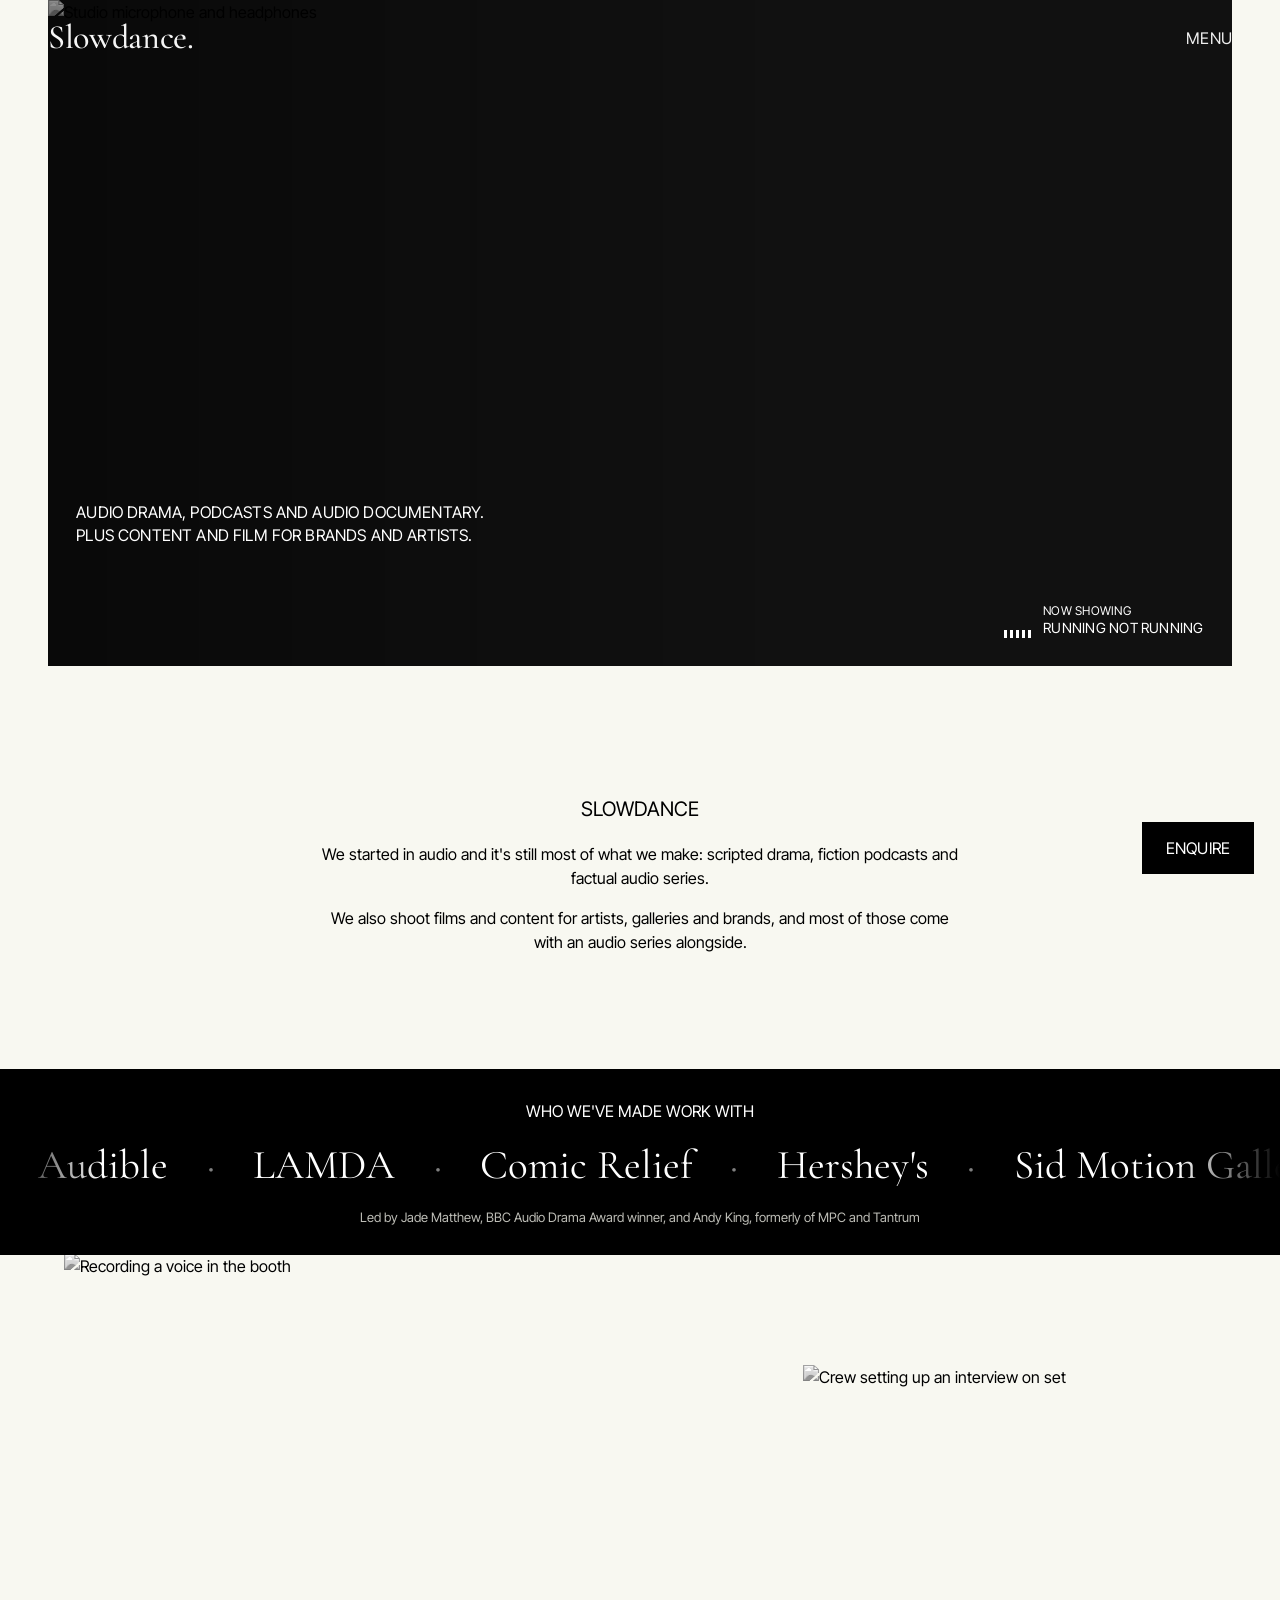
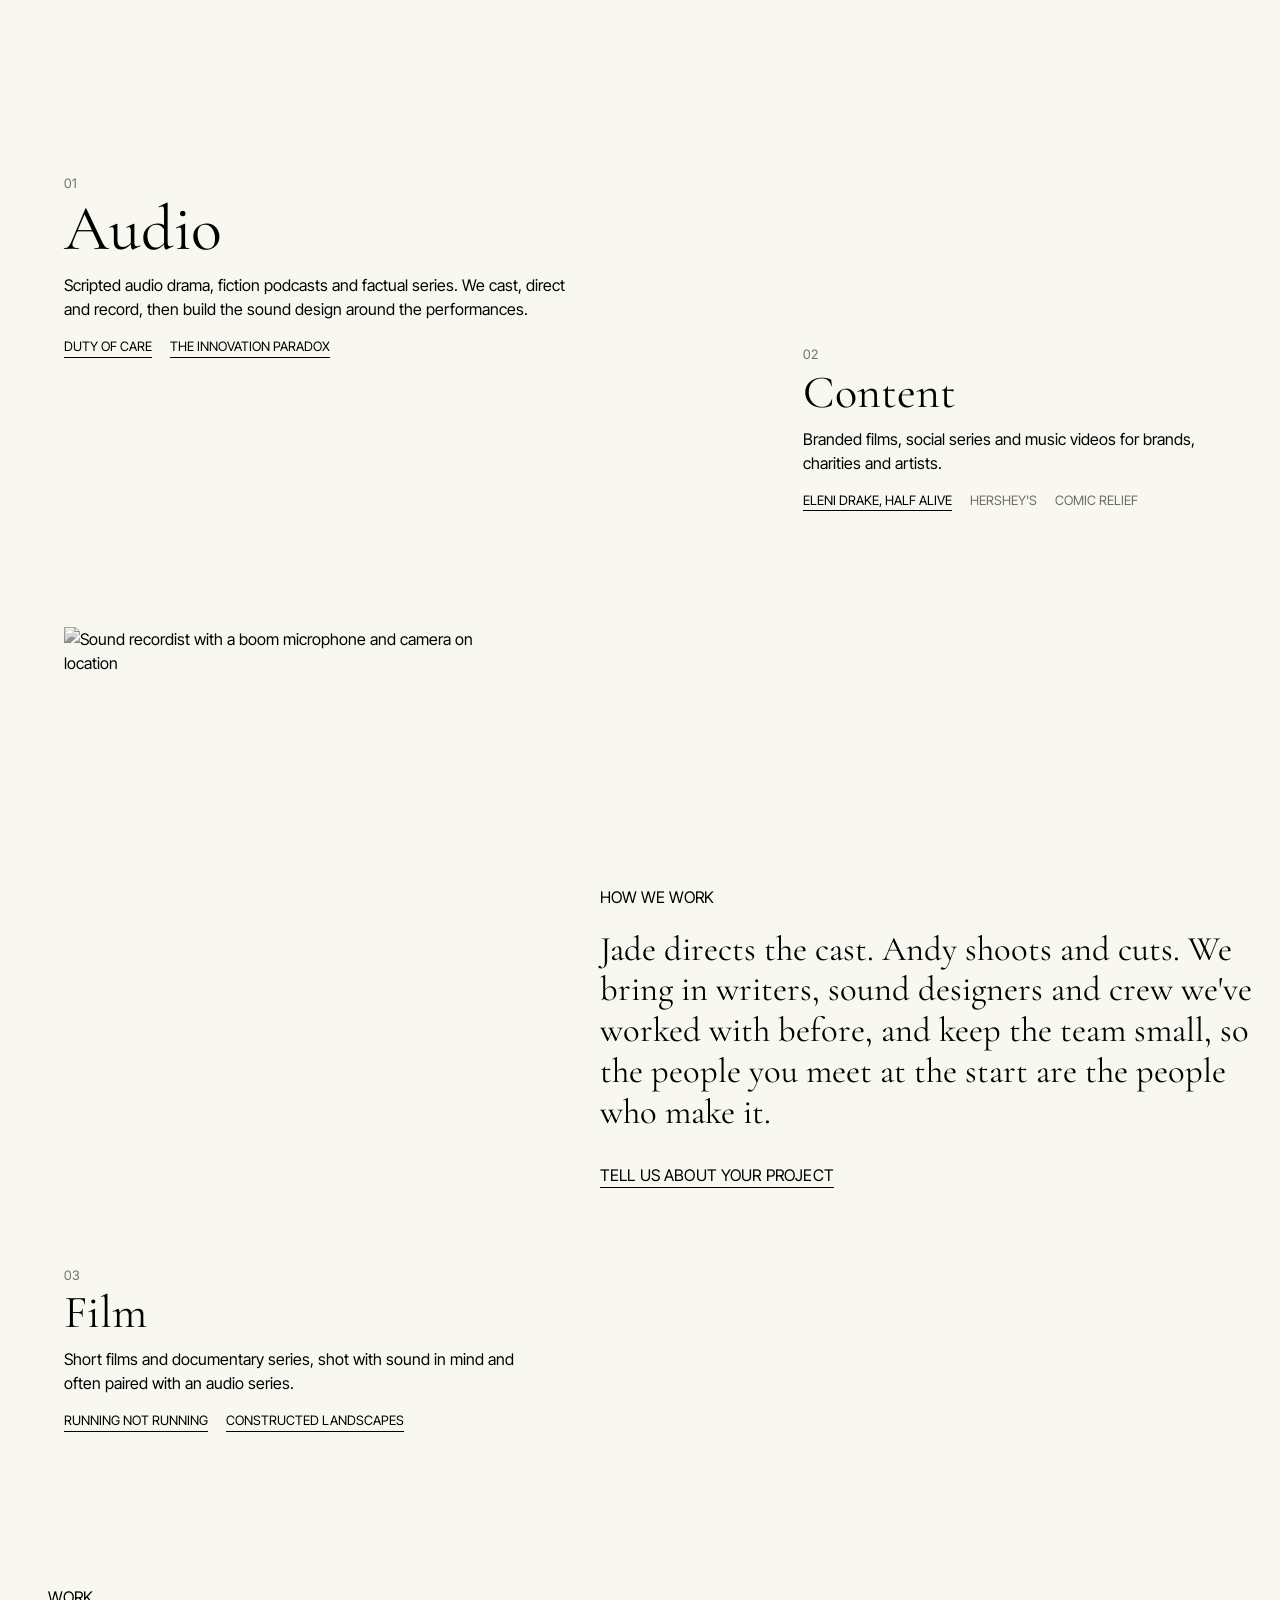
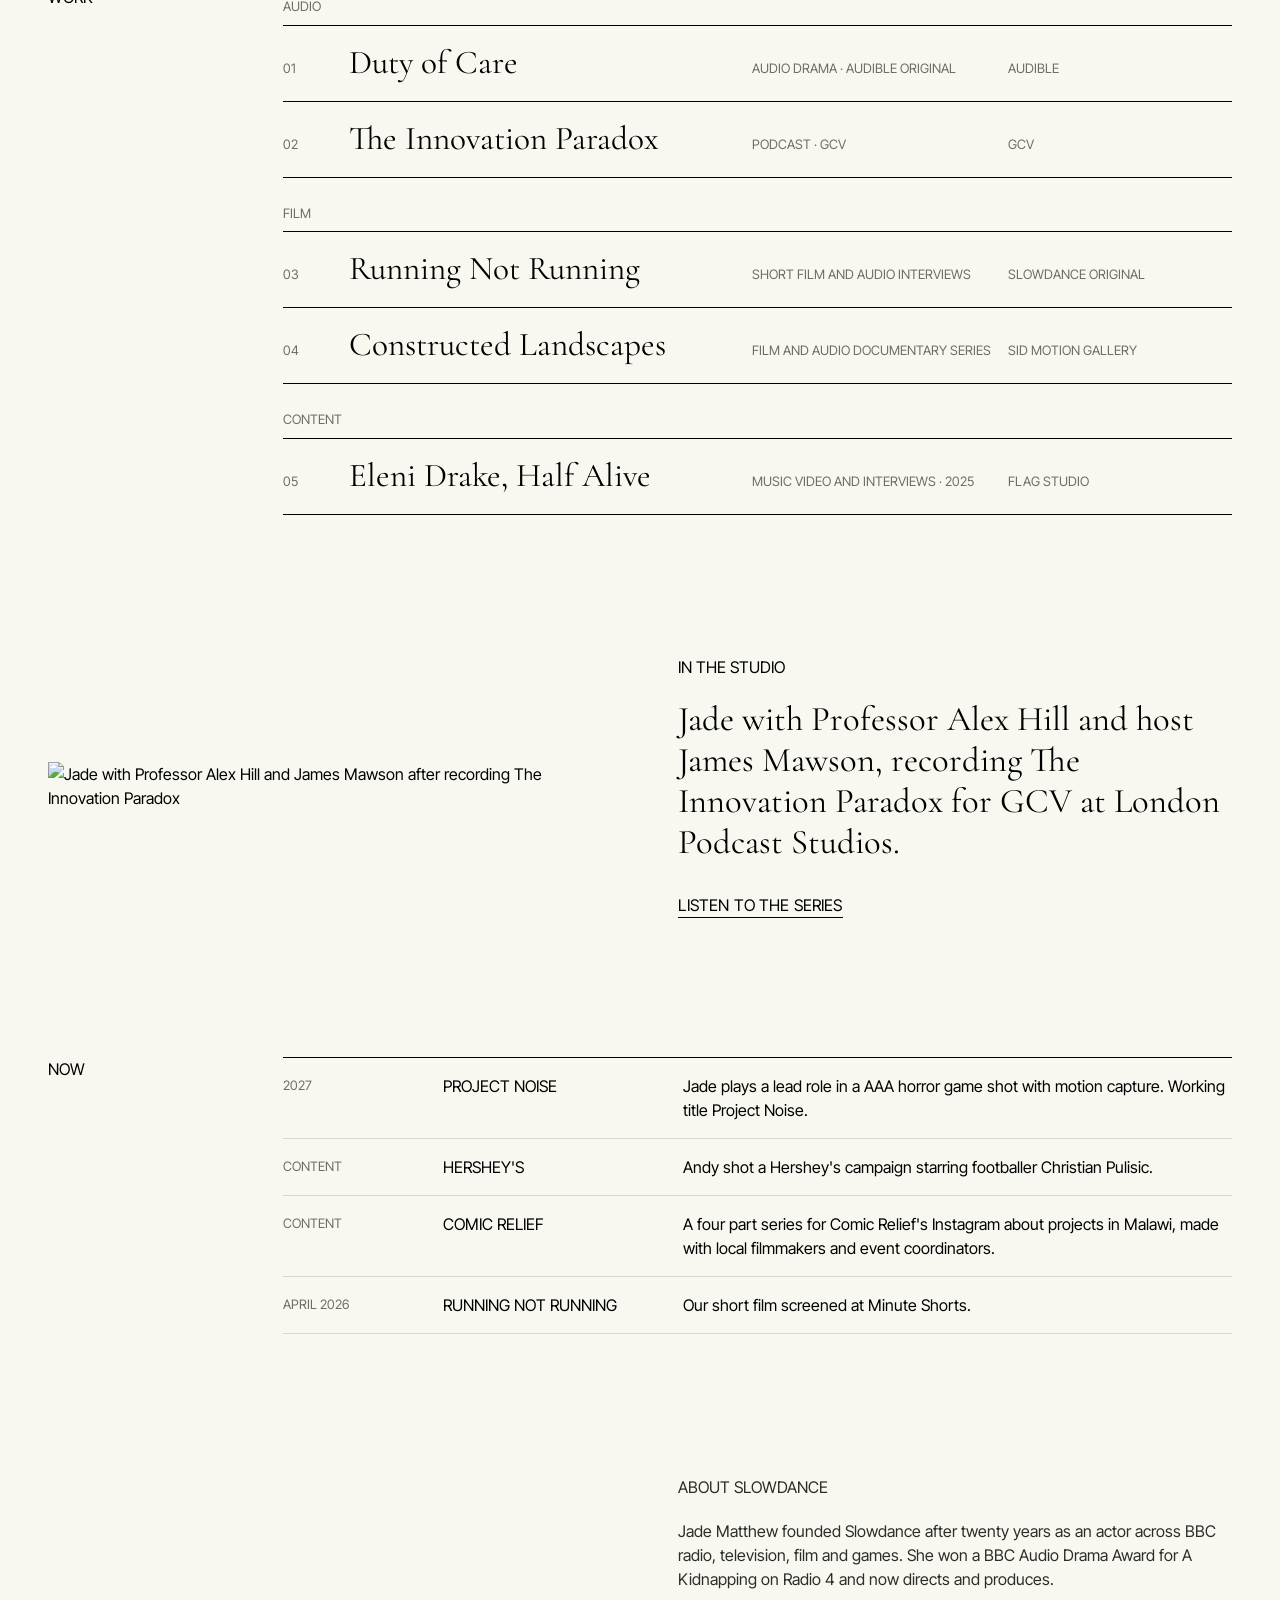
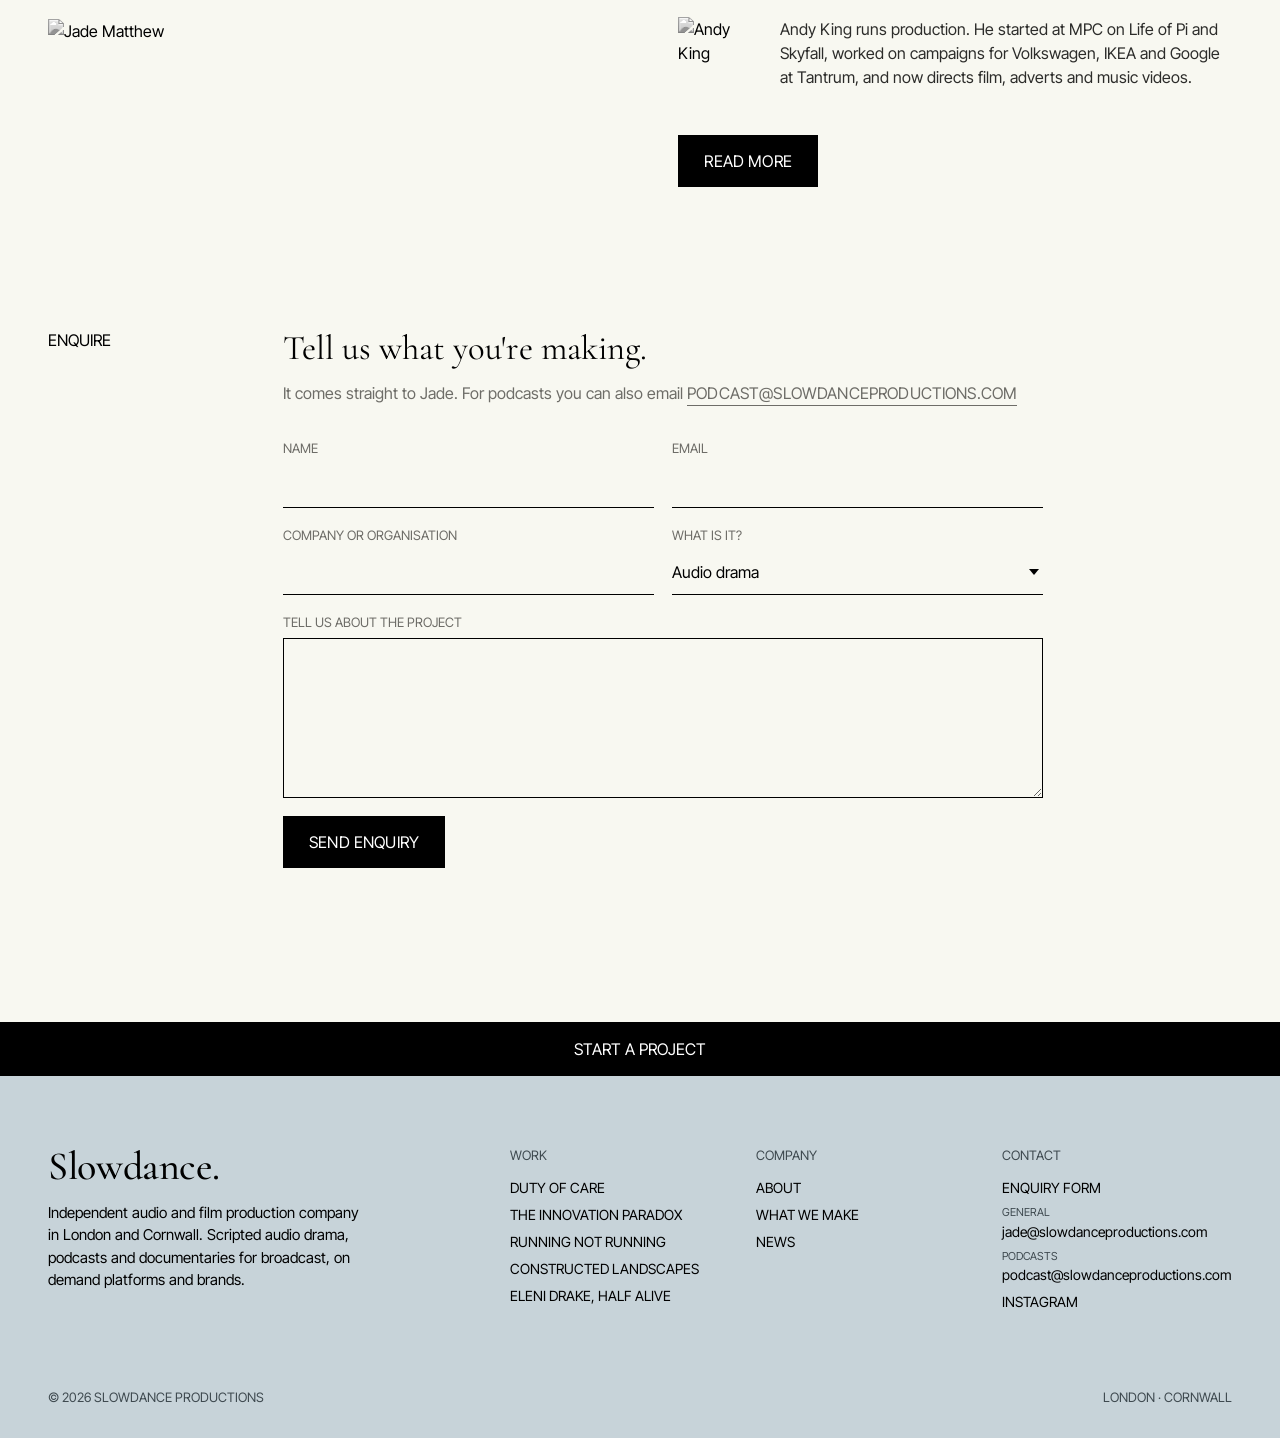
==== index.html @ c5286f89 "Slowdance website Co-Authored-By: Claude Opus 5.5 <noreply@anthropic.com> Claude-Session: https://cl" ====
<!doctype html>
<html lang="en-GB">
<head>
<meta charset="utf-8">
<meta name="viewport" content="width=device-width, initial-scale=1">
<title>Slowdance · Audio drama, podcasts, content and film · London and Cornwall</title>
<meta name="description" content="Slowdance is an independent production company in London and Cornwall. We make audio drama, podcasts and audio documentary, plus content and film for brands and artists.">
<meta property="og:title" content="Slowdance · Audio drama, podcasts, content and film · London and Cornwall">
<meta property="og:description" content="Slowdance is an independent production company in London and Cornwall. We make audio drama, podcasts and audio documentary, plus content and film for brands and artists.">
<meta property="og:image" content="https://images.unsplash.com/photo-1589903308904-1010c2294adc?w=1200&amp;q=70&amp;auto=format&amp;fit=crop">
<meta property="og:type" content="website">
<meta name="twitter:card" content="summary_large_image">
<link rel="icon" href="assets/favicon.svg" type="image/svg+xml">
<link rel="preconnect" href="https://fonts.googleapis.com">
<link rel="preconnect" href="https://fonts.gstatic.com" crossorigin>
<link href="https://fonts.googleapis.com/css2?family=Cormorant+Garamond:wght@500&family=Inter+Tight:wght@400;500&display=swap" rel="stylesheet">
<link rel="stylesheet" href="assets/style.css">
</head>
<body>
<a class="skip" href="#main">Skip to content</a>
<header class="site-head">
  <div class="wrap">
    <a class="logo" href="index.html" aria-label="Slowdance home">Slowdance.</a>
    <button class="menu-btn" type="button" data-open-menu aria-controls="menu" aria-expanded="false">Menu</button>
  </div>
</header>
<div class="menu" id="menu" aria-hidden="true">
  <div class="wrap top">
    <a class="logo" href="index.html">Slowdance.</a>
    <button class="menu-btn" type="button" data-close-menu>Close</button>
  </div>
  <nav class="wrap" aria-label="Main">
    <ul>
      <li><a href="index.html">Home</a></li>
      <li><a href="index.html#work">Work</a></li>
      <li><a href="index.html#what-we-make">What we make</a></li>
      <li><a href="index.html#news">News</a></li>
      <li><a href="about/index.html">About</a></li>
      <li><a href="index.html#enquire">Enquire</a></li>
    </ul>
  </nav>
  <div class="wrap menu-foot caps">
    <a href="https://instagram.com/slowdanceproductions" target="_blank" rel="noopener">Instagram</a>
    <a href="mailto:jade@slowdanceproductions.com">jade@slowdanceproductions.com</a>
    <a href="mailto:podcast@slowdanceproductions.com">podcast@slowdanceproductions.com</a>
    <span class="mute">London · Cornwall</span>
  </div>
</div>
<a class="float-cta" href="index.html#enquire">Enquire</a>

<main id="main">

  <section class="hero">
    <div class="wrap">
      <div class="frame">
        <img src="https://images.unsplash.com/photo-1589903308904-1010c2294adc?w=2400&q=70&auto=format&fit=crop" alt="Studio microphone and headphones" fetchpriority="high">
        <h1 class="line">Audio drama, podcasts and audio documentary.<br>Plus content and film for brands and artists.</h1>
        <a class="now" href="home/running-not-running/index.html">
          <span class="bars" aria-hidden="true"><i></i><i></i><i></i><i></i><i></i></span>
          <span>Now showing<br><b>Running Not Running</b></span>
        </a>
      </div>
    </div>
  </section>

  <section class="intro reveal">
    <div class="wrap">
      <h2>Slowdance</h2>
      <p>We started in audio and it's still most of what we make: scripted drama, fiction podcasts and factual audio series.</p>
      <p>We also shoot films and content for artists, galleries and brands, and most of those come with an audio series alongside.</p>
    </div>
  </section>

  <div class="band">
    <div class="wrap-band">
      <p class="band-head">Who we've made work with</p>
      <div class="marquee" aria-label="Audible, LAMDA, Comic Relief, Hershey&#x27;s, Sid Motion Gallery, GCV, Flag Studio, Minute Shorts, SPACE Studios"><div class="track"><span>Audible</span><span>LAMDA</span><span>Comic Relief</span><span>Hershey&#x27;s</span><span>Sid Motion Gallery</span><span>GCV</span><span>Flag Studio</span><span>Minute Shorts</span><span>SPACE Studios</span><span>Audible</span><span>LAMDA</span><span>Comic Relief</span><span>Hershey&#x27;s</span><span>Sid Motion Gallery</span><span>GCV</span><span>Flag Studio</span><span>Minute Shorts</span><span>SPACE Studios</span></div></div>
      <p class="band-sub">Led by Jade Matthew, BBC Audio Drama Award winner, and Andy King, formerly of MPC and Tantrum</p>
    </div>
  </div>

  <section id="what-we-make" class="disc">
    <div class="disc-row one">
      <article class="d-big reveal">
        <img src="https://images.unsplash.com/photo-1689629020199-f91e335a325e?w=1600&q=70&auto=format&fit=crop" alt="Recording a voice in the booth" loading="lazy">
        <div class="d-txt">
          <p class="d-n">01</p>
          <h2>Audio</h2>
          <p>Scripted audio drama, fiction podcasts and factual series. We cast, direct and record, then build the sound design around the performances.</p>
          <p class="plinks"><a href="home/duty-of-care-audible/index.html">Duty of Care</a><a href="home/the-innovation-paradox/index.html">The Innovation Paradox</a></p>
        </div>
      </article>
      <article class="d-small reveal">
        <img src="https://images.unsplash.com/photo-1632187981988-40f3cbaeef5e?w=1200&q=70&auto=format&fit=crop" alt="Crew setting up an interview on set" loading="lazy">
        <div class="d-txt">
          <p class="d-n">02</p>
          <h2>Content</h2>
          <p>Branded films, social series and music videos for brands, charities and artists.</p>
          <p class="plinks"><a href="home/eleni-drake-music-video/index.html">Eleni Drake, Half Alive</a><span>Hershey&#x27;s</span><span>Comic Relief</span></p>
        </div>
      </article>
    </div>
    <div class="disc-row two">
      <article class="d-small reveal">
        <img src="https://images.unsplash.com/photo-1701817314681-9c6222dbd177?w=1200&q=70&auto=format&fit=crop" alt="Sound recordist with a boom microphone and camera on location" loading="lazy">
        <div class="d-txt">
          <p class="d-n">03</p>
          <h2>Film</h2>
          <p>Short films and documentary series, shot with sound in mind and often paired with an audio series.</p>
          <p class="plinks"><a href="home/running-not-running/index.html">Running Not Running</a><a href="home/constructed-landscapes/index.html">Constructed Landscapes</a></p>
        </div>
      </article>
      <div class="d-say reveal">
        <p class="lab">How we work</p>
        <p class="big-text">Jade directs the cast. Andy shoots and cuts. We bring in writers, sound designers and crew we've worked with before, and keep the team small, so the people you meet at the start are the people who make it.</p>
        <a class="link-u" href="#enquire">Tell us about your project</a>
      </div>
    </div>
  </section>

  <section id="work" class="rowsec">
    <div class="wrap lr">
      <p class="lab">Work</p>
      <ul class="index">
        <li class="grp">Audio</li>
        <li><a href="home/duty-of-care-audible/index.html" data-img="https://images.squarespace-cdn.com/content/v1/698b4e7694f65f55284579e2/bce03925-a737-42b1-97ac-10b9c4362773/duty+of+care.jpg?format=1000w">
          <span class="n">01</span><span class="t">Duty of Care</span><span class="k">Audio drama · Audible Original</span><span class="c">Audible</span><span class="arr">→</span>
        </a></li>
        <li><a href="home/the-innovation-paradox/index.html" data-img="https://images.squarespace-cdn.com/content/v1/698b4e7694f65f55284579e2/dc606091-ddbc-4af4-9adb-d933fe920a95/IP_2_black.png?format=1000w">
          <span class="n">02</span><span class="t">The Innovation Paradox</span><span class="k">Podcast · GCV</span><span class="c">GCV</span><span class="arr">→</span>
        </a></li>
        <li class="grp">Film</li>
        <li><a href="home/running-not-running/index.html" data-img="https://images.squarespace-cdn.com/content/v1/698b4e7694f65f55284579e2/2d690fcb-1df8-417c-947b-1737bcfcf346/WhatsApp+Image+2026-02-11+at+15.12.32.jpeg?format=1000w">
          <span class="n">03</span><span class="t">Running Not Running</span><span class="k">Short film and audio interviews</span><span class="c">Slowdance original</span><span class="arr">→</span>
        </a></li>
        <li><a href="home/constructed-landscapes/index.html" data-img="https://images.squarespace-cdn.com/content/v1/698b4e7694f65f55284579e2/136aaf7b-e989-43e1-a4ca-c8a829ec43ba/art+docu.jpg?format=1000w">
          <span class="n">04</span><span class="t">Constructed Landscapes</span><span class="k">Film and audio documentary series</span><span class="c">Sid Motion Gallery</span><span class="arr">→</span>
        </a></li>
        <li class="grp">Content</li>
        <li><a href="home/eleni-drake-music-video/index.html" data-img="https://images.squarespace-cdn.com/content/v1/698b4e7694f65f55284579e2/e70c98a6-7e45-4475-a3ac-b14543e7aa5a/eleni.jpg?format=1000w">
          <span class="n">05</span><span class="t">Eleni Drake, Half Alive</span><span class="k">Music video and interviews · 2025</span><span class="c">Flag Studio</span><span class="arr">→</span>
        </a></li>
      </ul>
    </div>
  </section>

  <section class="rowsec">
    <div class="wrap feature">
      <a class="reveal" href="home/the-innovation-paradox/index.html"><img src="https://images.squarespace-cdn.com/content/v1/698b4e7694f65f55284579e2/b0fb94df-5e69-4a7f-83f1-120e65b7c6ad/405e775c-fe9e-4cad-95d0-ebe2e734e13b.jpeg?format=1000w" alt="Jade with Professor Alex Hill and James Mawson after recording The Innovation Paradox" loading="lazy"></a>
      <div class="reveal">
        <p class="lab">In the studio</p>
        <p class="big-text">Jade with Professor Alex Hill and host James Mawson, recording The Innovation Paradox for GCV at London Podcast Studios.</p>
        <a class="link-u" href="home/the-innovation-paradox/index.html">Listen to the series</a>
      </div>
    </div>
  </section>

  <section id="news" class="rowsec">
    <div class="wrap lr">
      <p class="lab">Now</p>
      <ul class="news-rows">
        <li class="reveal"><span class="when">2027</span><h3>Project Noise</h3><p>Jade plays a lead role in a AAA horror game shot with motion capture. Working title Project Noise.</p></li>
        <li class="reveal"><span class="when">Content</span><h3>Hershey's</h3><p>Andy shot a Hershey's campaign starring footballer Christian Pulisic.</p></li>
        <li class="reveal"><span class="when">Content</span><h3>Comic Relief</h3><p>A four part series for Comic Relief's Instagram about projects in Malawi, made with local filmmakers and event coordinators.</p></li>
        <li class="reveal"><span class="when">April 2026</span><h3>Running Not Running</h3><p>Our short film screened at Minute Shorts.</p></li>
      </ul>
    </div>
  </section>

  <section class="rowsec">
    <div class="wrap about-split">
      <div class="reveal"><img src="https://images.squarespace-cdn.com/content/v1/698b4e7694f65f55284579e2/4a1af13e-f6c4-4a79-9d8d-b46e31dcf457/JADE%2BMATTHEW%2BVOICEOVER%2BARTIST%2BBW%2B1%2B%281%29%2B%281%29.webp?format=1200w" alt="Jade Matthew" loading="lazy"></div>
      <div class="reveal">
        <p class="lab">About Slowdance</p>
        <p>Jade Matthew founded Slowdance after twenty years as an actor across BBC radio, television, film and games. She won a BBC Audio Drama Award for A Kidnapping on Radio 4 and now directs and produces.</p>
        <div class="andy">
          <img src="https://images.squarespace-cdn.com/content/v1/698b4e7694f65f55284579e2/b08120e4-e09b-47ae-a1f4-82bc488b7489/andy.jpg?format=400w" alt="Andy King" loading="lazy">
          <p>Andy King runs production. He started at MPC on Life of Pi and Skyfall, worked on campaigns for Volkswagen, IKEA and Google at Tantrum, and now directs film, adverts and music videos.</p>
        </div>
        <a class="btn" href="about/index.html">Read more</a>
      </div>
    </div>
  </section>

  <section id="enquire" class="rowsec">
    <div class="wrap lr">
      <p class="lab">Enquire</p>
      <div>
        <p class="big-text" style="margin-bottom:12px">Tell us what you're making.</p>
        <p class="mute" style="margin-bottom:34px">It comes straight to Jade. For podcasts you can also email <a class="link-u" href="mailto:podcast@slowdanceproductions.com">podcast@slowdanceproductions.com</a></p>
        <form class="enq" action="https://formsubmit.co/jade@slowdanceproductions.com" method="POST">
          <input type="hidden" name="_subject" value="New enquiry from slowdanceproductions.com">
          <input type="hidden" name="_cc" value="podcast@slowdanceproductions.com">
          <input type="hidden" name="_template" value="table">
          <input type="hidden" name="_captcha" value="false">
          <input type="hidden" name="_next" value="">
          <input type="text" name="_honey" class="hp" tabindex="-1" autocomplete="off" aria-hidden="true">
          <div class="f2">
            <label>Name<input type="text" name="name" required autocomplete="name"></label>
            <label>Email<input type="email" name="email" required autocomplete="email"></label>
          </div>
          <div class="f2">
            <label>Company or organisation<input type="text" name="organisation" autocomplete="organization"></label>
            <label>What is it?
              <select name="type">
                <option>Audio drama</option>
                <option>Podcast</option>
                <option>Branded content</option>
                <option>Film or documentary</option>
                <option>Something else</option>
              </select>
            </label>
          </div>
          <label>Tell us about the project<textarea name="message" rows="6" required></textarea></label>
          <button class="btn" type="submit">Send enquiry</button>
        </form>
      </div>
    </div>
  </section>

</main>
<a class="cta-bar" href="#enquire">Start a project</a>
<div class="hover-img" aria-hidden="true"><img alt=""></div>
<footer class="site-foot">
  <div class="wrap">
    <div class="foot-grid">
      <div>
        <a class="logo" href="index.html">Slowdance.</a>
        <p>Independent audio and film production company in London and Cornwall. Scripted audio drama, podcasts and documentaries for broadcast, on demand platforms and brands.</p>
      </div>
      <div>
        <h4>Work</h4>
        <ul>
          <li><a href="home/duty-of-care-audible/index.html">Duty of Care</a></li>
          <li><a href="home/the-innovation-paradox/index.html">The Innovation Paradox</a></li>
          <li><a href="home/running-not-running/index.html">Running Not Running</a></li>
          <li><a href="home/constructed-landscapes/index.html">Constructed Landscapes</a></li>
          <li><a href="home/eleni-drake-music-video/index.html">Eleni Drake, Half Alive</a></li>
        </ul>
      </div>
      <div>
        <h4>Company</h4>
        <ul>
          <li><a href="about/index.html">About</a></li>
          <li><a href="index.html#what-we-make">What we make</a></li>
          <li><a href="index.html#news">News</a></li>
        </ul>
      </div>
      <div>
        <h4>Contact</h4>
        <ul>
          <li><a href="index.html#enquire">Enquiry form</a></li>
          <li class="foot-mail"><small>General</small><a href="mailto:jade@slowdanceproductions.com">jade@slowdanceproductions.com</a></li>
          <li class="foot-mail"><small>Podcasts</small><a href="mailto:podcast@slowdanceproductions.com">podcast@slowdanceproductions.com</a></li>
          <li><a href="https://instagram.com/slowdanceproductions" target="_blank" rel="noopener">Instagram</a></li>
        </ul>
      </div>
    </div>
    <div class="foot-base">
      <span>© <span id="year">2026</span> Slowdance Productions</span>
      <span>London · Cornwall</span>
    </div>
  </div>
</footer>
<script src="assets/site.js"></script>
</body>
</html>
---- assets/style.css ----
/* Slowdance Productions
   Visual system follows sessionwithjade.com: warm off white, black ink,
   Inter Tight in small uppercase, quiet framed photography. */

:root {
  --bg: #F8F8F1;
  --ink: #000;
  --mute: #6E6D68;
  --soft: #D9D9D0;
  --foot: #C7D3D9;
  --sans: "Inter Tight", "Helvetica Neue", Helvetica, Arial, sans-serif;
  --serif: "Cormorant Garamond", "Times New Roman", serif;
  --g: clamp(16px, 2.2vw, 30px);
  --max: 1240px;
}

*, *::before, *::after { box-sizing: border-box; }
html { -webkit-text-size-adjust: 100%; scroll-behavior: smooth; }
body {
  margin: 0;
  background: var(--bg);
  color: var(--ink);
  font: 400 16px/1.5 var(--sans);
  -webkit-font-smoothing: antialiased;
}
img { display: block; max-width: 100%; height: auto; }
a { color: inherit; text-decoration: none; }
p { margin: 0 0 1em; }
h1, h2, h3 { margin: 0; font-weight: 400; }

.caps { text-transform: uppercase; letter-spacing: .01em; }
.mute { color: var(--mute); }
.wrap { max-width: var(--max); margin: 0 auto; padding: 0 var(--g); }
.skip { position: absolute; left: -9999px; }
.skip:focus { left: var(--g); top: var(--g); background: var(--ink); color: var(--bg); padding: 8px 12px; z-index: 100; }

/* ---------- Header ---------- */
.site-head {
  position: fixed; inset: 0 0 auto 0; z-index: 50;
  transition: color .3s ease;
}
.site-head .wrap {
  display: flex; align-items: center; justify-content: space-between;
  height: 76px;
}
.logo {
  font-family: var(--serif); font-weight: 500;
  font-size: 34px; line-height: 1; letter-spacing: -.01em;
}
.menu-btn {
  background: none; border: 0; padding: 8px 0; cursor: pointer;
  font: inherit; color: inherit; text-transform: uppercase; letter-spacing: .01em;
}
.site-head.on-dark { color: #fff; }

/* Full screen menu */
.menu {
  position: fixed; inset: 0; z-index: 60;
  background: var(--bg); color: var(--ink);
  display: flex; flex-direction: column;
  opacity: 0; visibility: hidden; transition: opacity .3s ease, visibility .3s;
}
.menu.open { opacity: 1; visibility: visible; }
.menu .wrap.top { display: flex; justify-content: space-between; align-items: center; height: 76px; width: 100%; }
.menu nav { flex: 1; display: flex; align-items: center; }
.menu ul { list-style: none; margin: 0; padding: 0; }
.menu li a {
  display: inline-block; font-size: clamp(26px, 3.4vw, 40px); line-height: 1.35;
  text-transform: uppercase; border-bottom: 1px solid transparent;
}
.menu li a:hover { border-color: currentColor; }
.menu .menu-foot { padding-bottom: 40px; display: flex; gap: 28px; flex-wrap: wrap; }
body.locked { overflow: hidden; }

/* ---------- Floating contact button ---------- */
.float-cta {
  position: fixed; right: 26px; bottom: 26px; z-index: 40;
  background: var(--ink); color: #fff;
  padding: 14px 24px; text-transform: uppercase; letter-spacing: .01em;
  transition: opacity .2s;
}
.float-cta:hover { opacity: .85; }

/* ---------- Hero ---------- */
.hero { padding-top: 0; }
.hero .frame {
  position: relative; overflow: hidden;
  aspect-ratio: 16 / 9; max-height: 92vh; width: 100%;
  background: #111;
}
.hero img {
  width: 100%; height: 100%; object-fit: cover;
  filter: grayscale(1) contrast(1.05);
}
.hero .frame::after {
  content: ""; position: absolute; inset: 0;
  background: linear-gradient(90deg, rgba(0,0,0,.45), rgba(0,0,0,0) 60%);
}
.hero .line {
  position: absolute; z-index: 2; left: var(--g); bottom: 18%;
  color: #fff; text-transform: uppercase; letter-spacing: .01em;
  font-size: 16px; line-height: 1.4; max-width: 440px;
}

/* ---------- Sections ---------- */
section { padding: clamp(70px, 10vw, 140px) 0 0; }
.intro { text-align: center; }
.intro h2 { font-size: 20px; text-transform: uppercase; letter-spacing: .01em; margin-bottom: 18px; }
.intro p { max-width: 640px; margin: 0 auto 1em; }
.intro .meta { margin-top: 24px; text-transform: uppercase; color: var(--mute); font-size: 14px; }

.label {
  font-size: 14px; text-transform: uppercase; letter-spacing: .01em;
  color: var(--mute); margin-bottom: 28px;
}

/* Work grid */
.grid { display: grid; gap: 12px; grid-template-columns: repeat(3, 1fr); }
.card .img { aspect-ratio: 1 / 1; overflow: hidden; background: var(--soft); }
.card .img img { width: 100%; height: 100%; object-fit: cover; transition: transform .8s ease, filter .4s; }
.card:hover .img img { transform: scale(1.03); }
.card .cap { text-align: center; margin-top: 14px; font-size: 14px; text-transform: uppercase; letter-spacing: .01em; }
.card .cap small { display: block; color: var(--mute); font-size: 13px; margin-top: 2px; }
.grid.lead { grid-template-columns: repeat(2, 1fr); margin-bottom: 12px; }
.grid.lead .card .img { aspect-ratio: 3 / 2; }

/* Split: image + text */
.split { display: grid; grid-template-columns: 1fr 1fr; gap: clamp(30px, 5vw, 70px); align-items: start; }
.split .statement { font-size: 20px; line-height: 1.35; text-transform: uppercase; letter-spacing: .01em; margin-bottom: 40px; }
.split .img { overflow: hidden; }
.split .img img { width: 100%; filter: grayscale(1); }
.list { list-style: none; margin: 0; padding: 0; border-top: 1px solid var(--ink); }
.list li { padding: 18px 0; border-bottom: 1px solid var(--ink); display: grid; grid-template-columns: 220px 1fr; gap: 20px; }
.list li h3 { font-size: 16px; text-transform: uppercase; letter-spacing: .01em; }
.list li p { margin: 0; }

/* Logo strip */
.logos { display: flex; justify-content: center; align-items: center; gap: clamp(30px, 7vw, 90px); flex-wrap: wrap; padding: 10px 0 0; }
.logos img { height: 96px; width: auto; filter: grayscale(1); mix-blend-mode: multiply; opacity: .9; }
.logos-head { text-align: center; font-size: 20px; text-transform: uppercase; letter-spacing: .01em; margin-bottom: 40px; }
.logos-sub { text-align: center; color: var(--mute); margin-top: 34px; font-size: 14px; text-transform: uppercase; }

/* News */
.news { display: grid; grid-template-columns: repeat(4, 1fr); gap: 30px; border-top: 1px solid var(--ink); padding-top: 24px; }
.news h3 { font-size: 14px; text-transform: uppercase; letter-spacing: .01em; margin-bottom: 10px; }
.news p { font-size: 15px; }
.news .when { color: var(--mute); font-size: 13px; text-transform: uppercase; margin-bottom: 8px; }

/* Team */
.team { display: grid; grid-template-columns: repeat(2, 1fr); gap: 12px; }
.team .img { aspect-ratio: 4 / 5; overflow: hidden; background: var(--soft); }
.team .img img { width: 100%; height: 100%; object-fit: cover; filter: grayscale(1); }
.team .cap { margin-top: 14px; text-align: center; text-transform: uppercase; font-size: 14px; }
.team .cap small { display: block; color: var(--mute); font-size: 13px; }
.center-link { text-align: center; margin-top: 40px; }

.link-u { text-transform: uppercase; letter-spacing: .01em; border-bottom: 1px solid currentColor; padding-bottom: 2px; }
.btn {
  display: inline-block; background: var(--ink); color: #fff;
  padding: 14px 26px; text-transform: uppercase; letter-spacing: .01em;
}
.btn.ghost { background: transparent; color: var(--ink); border: 1px solid var(--ink); }

/* Contact */
.contact { text-align: center; padding-bottom: clamp(80px, 10vw, 140px); }
.contact h2 { font-size: 20px; text-transform: uppercase; margin-bottom: 18px; }
.contact p { max-width: 560px; margin: 0 auto 30px; }
.contact .row { display: flex; gap: 14px; justify-content: center; flex-wrap: wrap; }

/* ---------- Inner pages ---------- */
.page-top { padding-top: 140px; }
.page-title { font-size: 20px; text-transform: uppercase; letter-spacing: .01em; }
.page-type { color: var(--mute); text-transform: uppercase; font-size: 14px; margin-top: 6px; }

.project-hero { margin-top: 40px; }
.project-hero img { width: auto; max-width: 100%; max-height: 80vh; margin: 0 auto; }
.project-body { display: grid; grid-template-columns: 5fr 7fr; gap: clamp(30px, 5vw, 70px); padding-top: 60px; }
.project-body .desc p { font-size: 17px; }
.project-body .desc .btn { margin-top: 14px; }
.credits { list-style: none; margin: 0; padding: 0; border-top: 1px solid var(--ink); }
.credits li { display: grid; grid-template-columns: 200px 1fr; gap: 20px; padding: 11px 0; border-bottom: 1px solid var(--soft); font-size: 15px; }
.credits li span:first-child { text-transform: uppercase; color: var(--mute); font-size: 13px; padding-top: 2px; }
.credits-note { color: var(--mute); font-size: 13px; margin-top: 16px; }

.pager { display: flex; justify-content: space-between; gap: 20px; border-top: 1px solid var(--ink); margin-top: 100px; padding: 24px 0 120px; }
.pager a { text-transform: uppercase; font-size: 14px; max-width: 45%; }
.pager a small { display: block; color: var(--mute); font-size: 12px; margin-bottom: 4px; }
.pager .next { text-align: right; margin-left: auto; }

.bio { display: grid; grid-template-columns: 5fr 7fr; gap: clamp(30px, 5vw, 70px); align-items: start; padding-top: 60px; }
.bio + .bio { padding-top: 100px; }
.bio .img img { width: 100%; filter: grayscale(1); }
.bio h2 { font-size: 20px; text-transform: uppercase; }
.bio .role { color: var(--mute); text-transform: uppercase; font-size: 14px; margin: 4px 0 26px; }
.bio p { font-size: 17px; }

/* ---------- Footer ---------- */
.site-foot { background: var(--foot); margin-top: 0; padding: 70px 0 30px; }
.foot-grid { display: grid; grid-template-columns: 2fr 1fr 1fr 1fr; gap: 30px; }
.foot-grid .logo { font-size: 40px; margin-bottom: 16px; display: inline-block; }
.foot-grid p { max-width: 320px; font-size: 15px; }
.foot-grid h4 { margin: 0 0 12px; font-weight: 400; font-size: 13px; text-transform: uppercase; color: #3f4a50; }
.foot-grid ul { list-style: none; margin: 0; padding: 0; }
.foot-grid li { margin-bottom: 6px; text-transform: uppercase; font-size: 14px; }
.foot-grid li a:hover { border-bottom: 1px solid currentColor; }
.foot-base { display: flex; justify-content: space-between; gap: 20px; flex-wrap: wrap; margin-top: 70px; font-size: 13px; color: #3f4a50; text-transform: uppercase; }

/* ---------- Reveal ---------- */
.reveal { opacity: 0; transform: translateY(14px); transition: opacity .9s ease, transform .9s ease; }
.reveal.in { opacity: 1; transform: none; }
@media (prefers-reduced-motion: reduce) {
  .reveal { opacity: 1; transform: none; transition: none; }
  html { scroll-behavior: auto; }
}

/* ---------- Responsive ---------- */
@media (max-width: 900px) {
  .grid, .news { grid-template-columns: repeat(2, 1fr); }
  .split, .project-body, .bio { grid-template-columns: 1fr; }
  .foot-grid { grid-template-columns: 1fr 1fr; }
  .foot-grid > div:first-child { grid-column: 1 / -1; }
  .list li { grid-template-columns: 1fr; gap: 6px; }
}
@media (max-width: 600px) {
  .grid, .grid.lead, .news, .team { grid-template-columns: 1fr; }
  .hero .frame { aspect-ratio: 4 / 5; }
  .hero .line { bottom: 10%; right: var(--g); }
  .credits li { grid-template-columns: 1fr; gap: 2px; }
  .float-cta { right: 14px; bottom: 14px; padding: 12px 18px; font-size: 14px; }
  .logo { font-size: 30px; }
  .foot-grid { grid-template-columns: 1fr; }
}

/* =========================================================
   Editorial layer (home page)
   ========================================================= */

/* Hero: slow push in, sound bars */
.hero .frame img { animation: push 9s ease-out both; }
@keyframes push { from { transform: scale(1.08); } to { transform: scale(1); } }
.hero .now {
  position: absolute; z-index: 2; right: var(--g); bottom: var(--g);
  display: flex; align-items: flex-end; gap: 12px;
  color: #fff; text-transform: uppercase; font-size: 12px; line-height: 1.35; letter-spacing: .02em;
}
.hero .now b { font-weight: 400; font-size: 14px; }
.bars { display: flex; align-items: flex-end; gap: 3px; height: 26px; }
.bars i { display: block; width: 3px; background: #fff; height: 30%; animation: eq 1.1s ease-in-out infinite alternate; }
.bars i:nth-child(2) { animation-delay: -.4s; } .bars i:nth-child(3) { animation-delay: -.8s; }
.bars i:nth-child(4) { animation-delay: -.2s; } .bars i:nth-child(5) { animation-delay: -.6s; }
@keyframes eq { 0% { height: 15%; } 50% { height: 100%; } 100% { height: 40%; } }

/* Black band with scrolling names */
.band { max-width: calc(var(--max) + 2 * var(--g) * 0 + 52px); margin: clamp(70px, 9vw, 120px) auto 0; background: var(--ink); color: #fff; position: relative; z-index: 2; }
.wrap-band { padding: 30px 0 28px; text-align: center; overflow: hidden; }
.band-head { text-transform: uppercase; margin: 0 0 22px; }
.marquee { overflow: hidden; -webkit-mask-image: linear-gradient(90deg, transparent, #000 8%, #000 92%, transparent); mask-image: linear-gradient(90deg, transparent, #000 8%, #000 92%, transparent); }
.track { display: flex; width: max-content; animation: slide 38s linear infinite; }
.track span { font-family: var(--serif); font-size: clamp(28px, 3.2vw, 44px); line-height: 1; padding: 0 clamp(22px, 3vw, 44px); white-space: nowrap; }
.track span::after { content: "·"; padding-left: clamp(22px, 3vw, 44px); margin-right: calc(-1 * clamp(22px, 3vw, 44px)); opacity: .5; }
.band:hover .track { animation-play-state: paused; }
@keyframes slide { to { transform: translateX(-50%); } }
.band-sub { margin: 22px var(--g) 0; font-size: 13px; color: #bdbdb6; }

/* Offset image pair, tucked under the band */
.pair { max-width: calc(var(--max) + 52px); margin: 0 auto; display: grid; grid-template-columns: 5fr 7fr; gap: clamp(30px, 6vw, 70px); align-items: start; padding: 0 0 0 clamp(16px, 5vw, 68px); }
.pair .small { margin-top: 42px; }
.pair .big { margin-top: -1px; }
.pair img { width: 100%; aspect-ratio: 1 / 1; object-fit: cover; filter: grayscale(1); transition: filter .8s ease; }
.pair .big img { aspect-ratio: 4 / 3; }
.pair a:hover img { filter: grayscale(0); }
.pcap { display: block; margin-top: 12px; font-size: 13px; text-transform: uppercase; color: var(--mute); }

/* Label left, content right */
.rowsec { padding-top: clamp(80px, 11vw, 150px); }
.lr { display: grid; grid-template-columns: 205px 1fr; gap: 30px; }
.lab { text-transform: uppercase; color: var(--ink); margin: 0 0 20px; }

/* Work index with floating preview */
.index { list-style: none; margin: 0; padding: 0; border-top: 1px solid var(--ink); }
.index a { display: grid; grid-template-columns: 50px 1.3fr 1.3fr 1fr 24px; gap: 16px; align-items: baseline; padding: 20px 0; border-bottom: 1px solid var(--ink); text-transform: uppercase; transition: padding .35s ease, color .35s; }
.index .t { font-family: var(--serif); text-transform: none; font-size: clamp(24px, 2.6vw, 36px); line-height: 1.05; }
.index .n, .index .k, .index .c { font-size: 13px; color: var(--mute); }
.index .arr { opacity: 0; transform: translateX(-8px); transition: .35s; }
.index a:hover { padding-left: 14px; }
.index a:hover .arr { opacity: 1; transform: none; }
.index:hover a:not(:hover) { color: #b3b2ab; }
.hover-img { position: fixed; z-index: 30; width: 300px; aspect-ratio: 1; pointer-events: none; opacity: 0; transform: translate(-50%, -50%) scale(.92); transition: opacity .3s, transform .3s; left: 0; top: 0; }
.hover-img.on { opacity: 1; transform: translate(-50%, -50%) scale(1); }
.hover-img img { width: 100%; height: 100%; object-fit: cover; }
@media (hover: none) { .hover-img { display: none; } }

/* Feature: image + large statement */
.feature { display: grid; grid-template-columns: 1fr 1fr; gap: clamp(30px, 6vw, 80px); align-items: center; }
.feature img { width: 100%; }
.big-text { font-family: var(--serif); font-size: clamp(26px, 2.7vw, 38px); line-height: 1.18; margin: 0 0 30px; }

/* Accordion */
.acc { border-top: 1px solid var(--ink); }
.acc details { border-bottom: 1px solid var(--ink); }
.acc summary { list-style: none; cursor: pointer; padding: 14px 0; text-transform: uppercase; display: flex; justify-content: space-between; }
.acc summary::-webkit-details-marker { display: none; }
.acc summary::after { content: "+"; transition: transform .3s; }
.acc details[open] summary::after { transform: rotate(45deg); }
.acc details p { max-width: 640px; color: var(--mute); padding-bottom: 8px; }

/* Now rows */
.news-rows { list-style: none; margin: 0; padding: 0; border-top: 1px solid var(--ink); }
.news-rows li { display: grid; grid-template-columns: 140px 220px 1fr; gap: 20px; padding: 16px 0; border-bottom: 1px solid var(--soft); }
.news-rows .when { font-size: 13px; color: var(--mute); text-transform: uppercase; padding-top: 2px; }
.news-rows h3 { font-size: 16px; text-transform: uppercase; }
.news-rows p { margin: 0; }

/* About split */
.about-split { display: grid; grid-template-columns: 1fr 1fr; gap: clamp(30px, 6vw, 80px); align-items: center; }
.about-split img { width: 100%; filter: grayscale(1); }
.about-split p { color: #2c2c2a; }
.andy { display: grid; grid-template-columns: 84px 1fr; gap: 18px; margin: 26px 0 30px; align-items: start; }
.andy img { width: 84px; aspect-ratio: 1; object-fit: cover; }

/* Black bar above the footer */
.cta-bar { display: block; margin-top: clamp(90px, 12vw, 160px); background: var(--ink); color: #fff; text-align: center; padding: 15px var(--g); text-transform: uppercase; transition: letter-spacing .4s; }
.cta-bar:hover { letter-spacing: .06em; }

@media (max-width: 900px) {
  .lr { grid-template-columns: 1fr; gap: 0; }
  .pair { grid-template-columns: 1fr 1fr; padding: 0 var(--g); }
  .feature, .about-split { grid-template-columns: 1fr; }
  .index a { grid-template-columns: 34px 1fr 24px; }
  .index .k, .index .c { display: none; }
  .news-rows li { grid-template-columns: 1fr; gap: 4px; }
}
@media (max-width: 600px) {
  .pair { grid-template-columns: 1fr; }
  .pair .small { margin-top: 30px; }
  .hero .now { display: none; }
}
@media (prefers-reduced-motion: reduce) {
  .hero .frame img, .bars i, .track { animation: none; }
}

/* Header reads on any background */
.site-head { color: #fff; mix-blend-mode: difference; }
.site-head.on-dark { color: #fff; }
.float-cta.hide { opacity: 0; pointer-events: none; }
.index a { grid-template-columns: 50px 2.1fr 1.3fr 1fr 24px; }
/* Inner pages get the serif headline too */
.page-title { font-family: var(--serif); text-transform: none; font-size: clamp(40px, 5.4vw, 76px); line-height: 1; letter-spacing: -.01em; }
.page-type { margin-top: 14px; }
.bio h2 { font-family: var(--serif); text-transform: none; font-size: clamp(32px, 3.4vw, 48px); line-height: 1; }

/* Three disciplines: audio leads */
.disc { max-width: calc(var(--max) + 52px); margin: 0 auto; padding: 0 0 0 clamp(16px, 5vw, 68px); }
.disc-row { display: grid; grid-template-columns: 7fr 5fr; gap: clamp(30px, 6vw, 70px); align-items: start; }
.disc-row.two { grid-template-columns: 5fr 7fr; margin-top: clamp(60px, 8vw, 110px); padding-right: var(--g); align-items: center; }
.disc-row.one .d-big { margin-top: -1px; }
.disc-row.one .d-small { margin-top: 110px; padding-right: var(--g); }
.disc img { width: 100%; object-fit: cover; filter: grayscale(1); transition: filter .8s ease; }
.disc article:hover img { filter: grayscale(0); }
.d-big img { aspect-ratio: 4 / 3; }
.d-small img { aspect-ratio: 4 / 5; }
.disc-row.two .d-small img { aspect-ratio: 3 / 4; }
.d-txt { padding-top: 18px; max-width: 520px; }
.d-n { font-size: 13px; color: var(--mute); margin: 0 0 4px; }
.d-txt h2 { font-family: var(--serif); font-size: clamp(34px, 3.6vw, 52px); line-height: 1; margin-bottom: 12px; }
.d-big .d-txt h2 { font-size: clamp(44px, 5vw, 72px); }
.plinks { display: flex; flex-wrap: wrap; gap: 6px 18px; text-transform: uppercase; font-size: 13px; }
.plinks a { border-bottom: 1px solid currentColor; }
.plinks span { color: var(--mute); }
.index .grp { list-style: none; padding: 26px 0 8px; font-size: 13px; text-transform: uppercase; color: var(--mute); border-bottom: 1px solid var(--ink); }
.index .grp:first-child { padding-top: 12px; }
.index { border-top: 0; }
.extra { margin: 40px 0 0; }
.extra img { width: 100%; max-width: 420px; }
.extra figcaption { font-size: 13px; color: var(--mute); text-transform: uppercase; margin-top: 10px; }
.feature img { max-height: 640px; width: auto; max-width: 100%; }
@media (max-width: 900px) {
  .disc { padding: 0 var(--g); }
  .disc-row, .disc-row.two { grid-template-columns: 1fr; }
  .disc-row.one .d-small { margin-top: 40px; padding-right: 0; }
  .disc-row.two { padding-right: 0; }
}

/* Enquiry form */
.enq { display: grid; gap: 18px; max-width: 760px; }
.enq .f2 { display: grid; grid-template-columns: 1fr 1fr; gap: 18px; }
.enq label { display: grid; gap: 6px; font-size: 13px; text-transform: uppercase; color: var(--mute); }
.enq input, .enq select, .enq textarea {
  font: 16px/1.4 var(--sans); color: var(--ink); background: transparent;
  border: 0; border-bottom: 1px solid var(--ink); border-radius: 0; padding: 10px 0; text-transform: none;
}
.enq select { appearance: none; background: url("data:image/svg+xml,%3Csvg xmlns='http://www.w3.org/2000/svg' width='10' height='6'%3E%3Cpath d='M0 0l5 6 5-6z'/%3E%3C/svg%3E") no-repeat right 4px center; }
.enq textarea { resize: vertical; border: 1px solid var(--ink); padding: 12px; }
.enq input:focus, .enq select:focus, .enq textarea:focus { outline: none; border-color: var(--mute); }
.enq button { justify-self: start; border: 0; cursor: pointer; font: inherit; }
.enq .hp { position: absolute; left: -9999px; }
.foot-mail { text-transform: none !important; }
.foot-mail small { display: block; font-size: 11px; text-transform: uppercase; color: #3f4a50; }
@media (max-width: 600px) { .enq .f2 { grid-template-columns: 1fr; } }
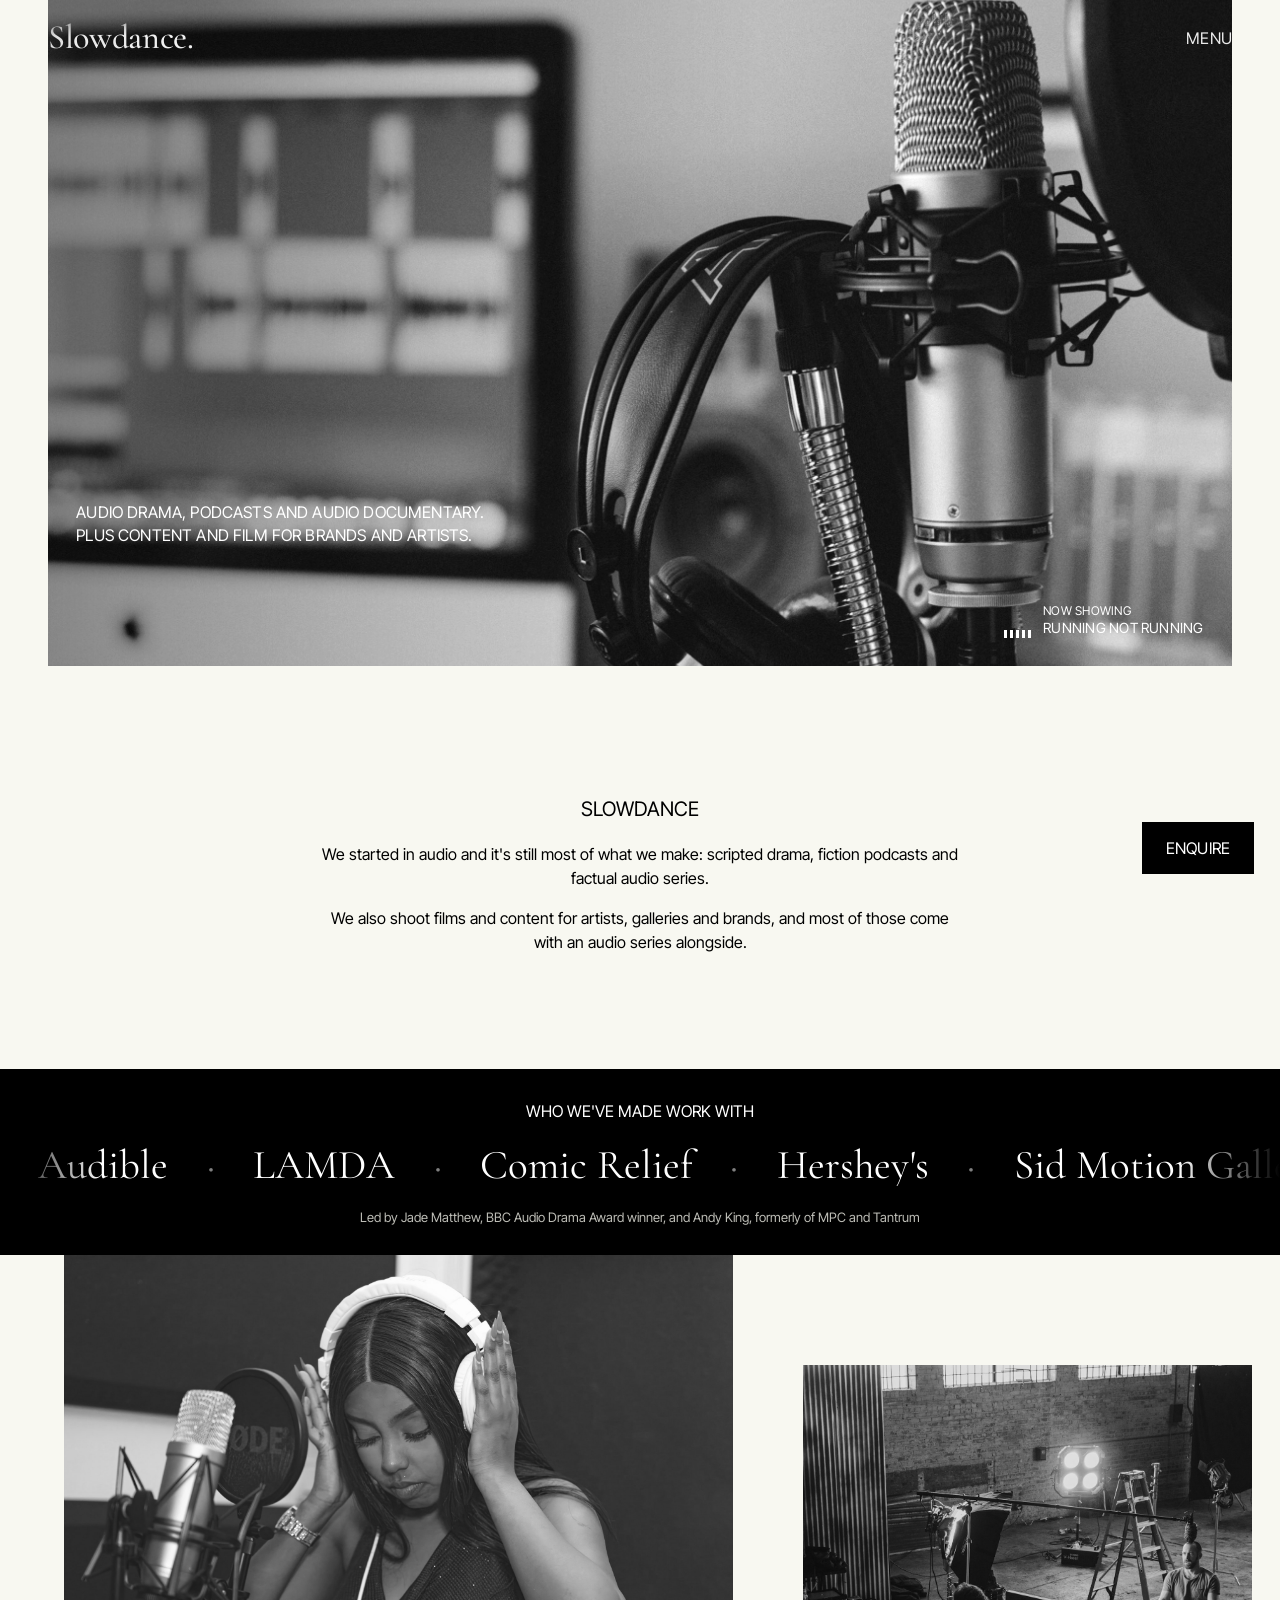
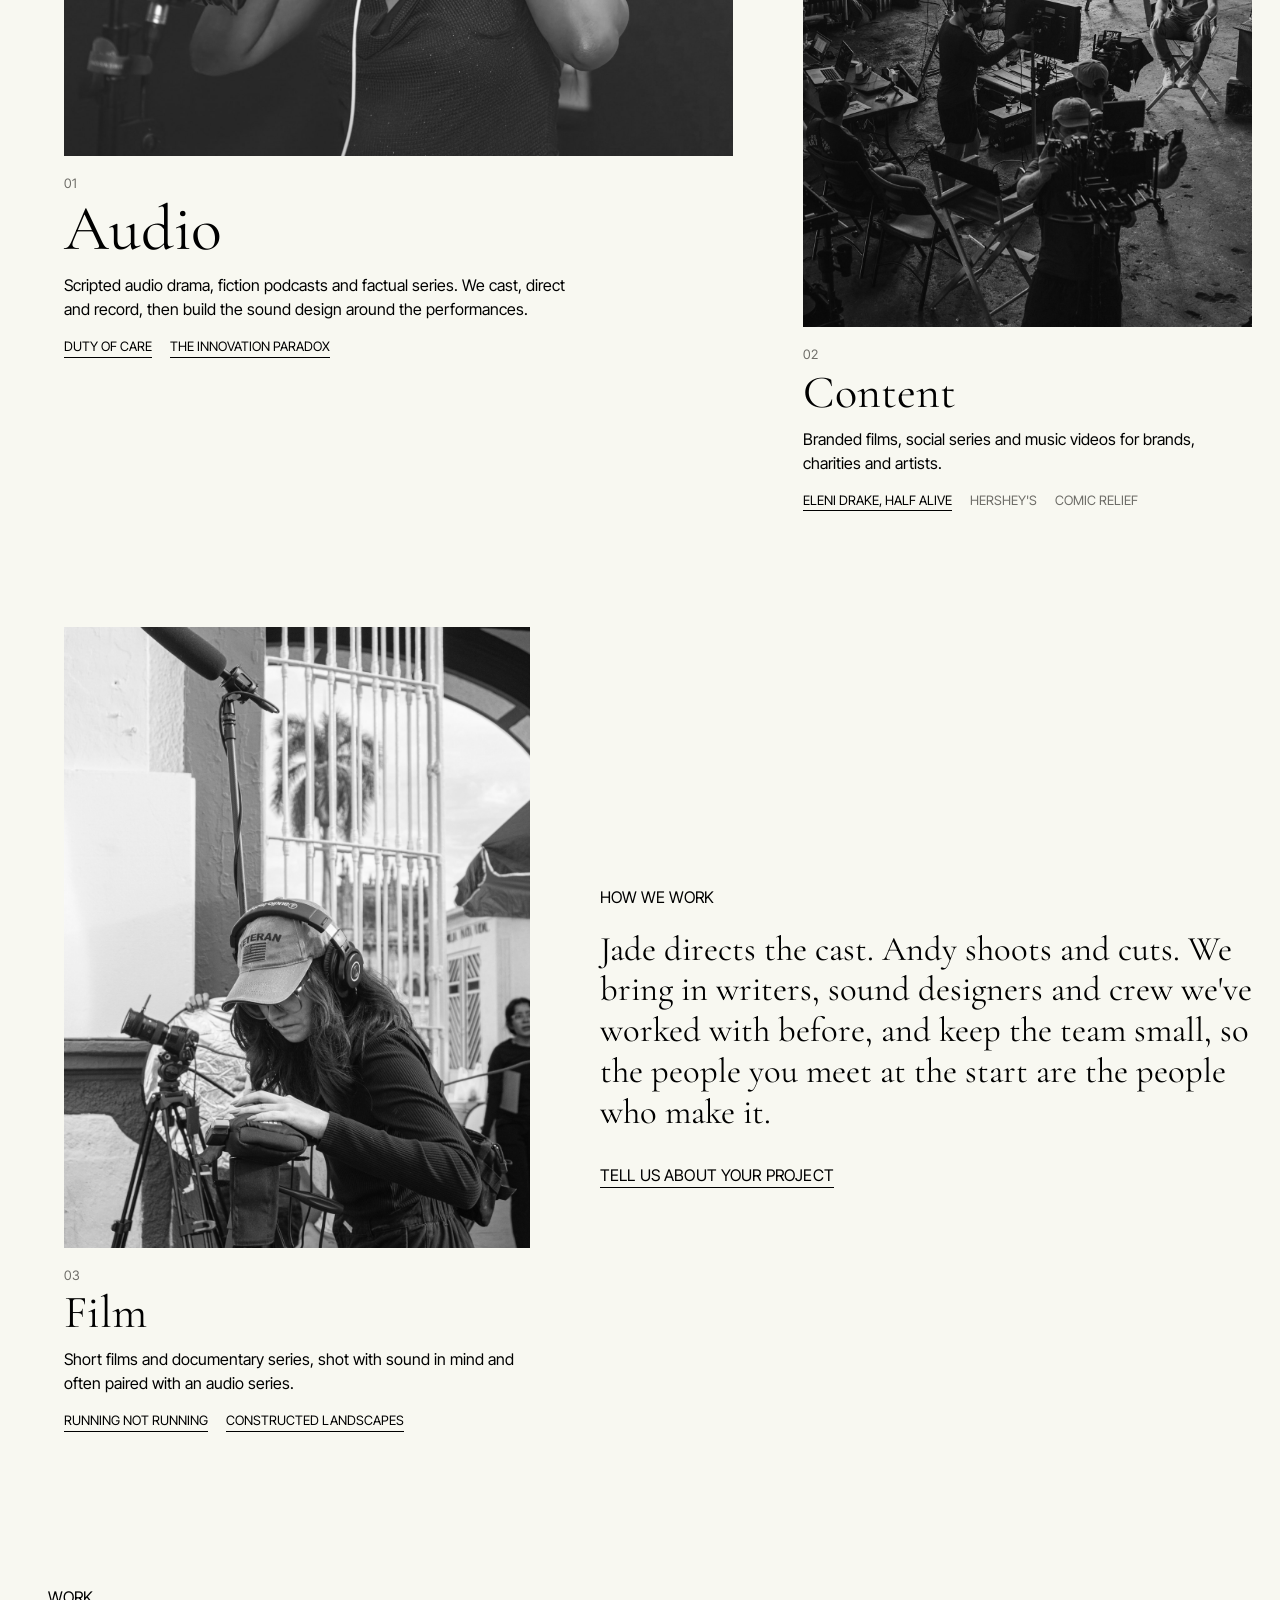
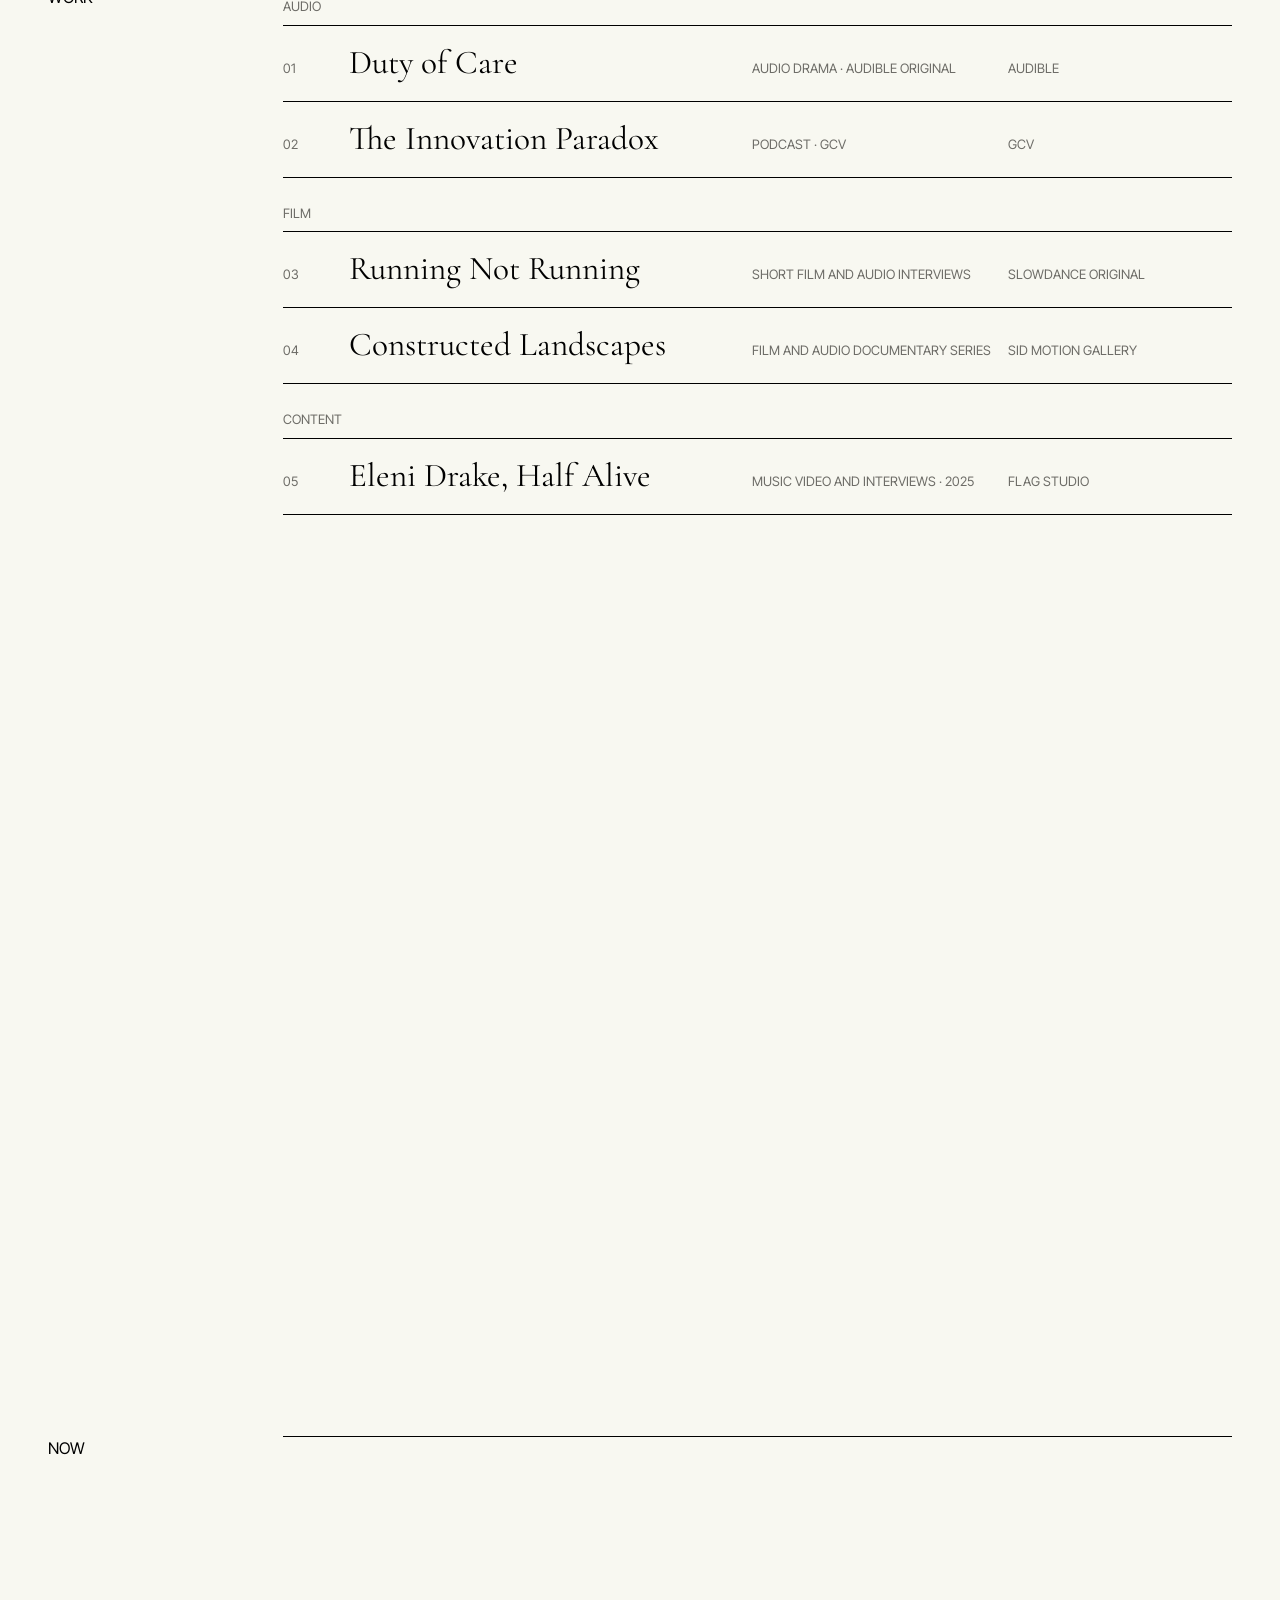
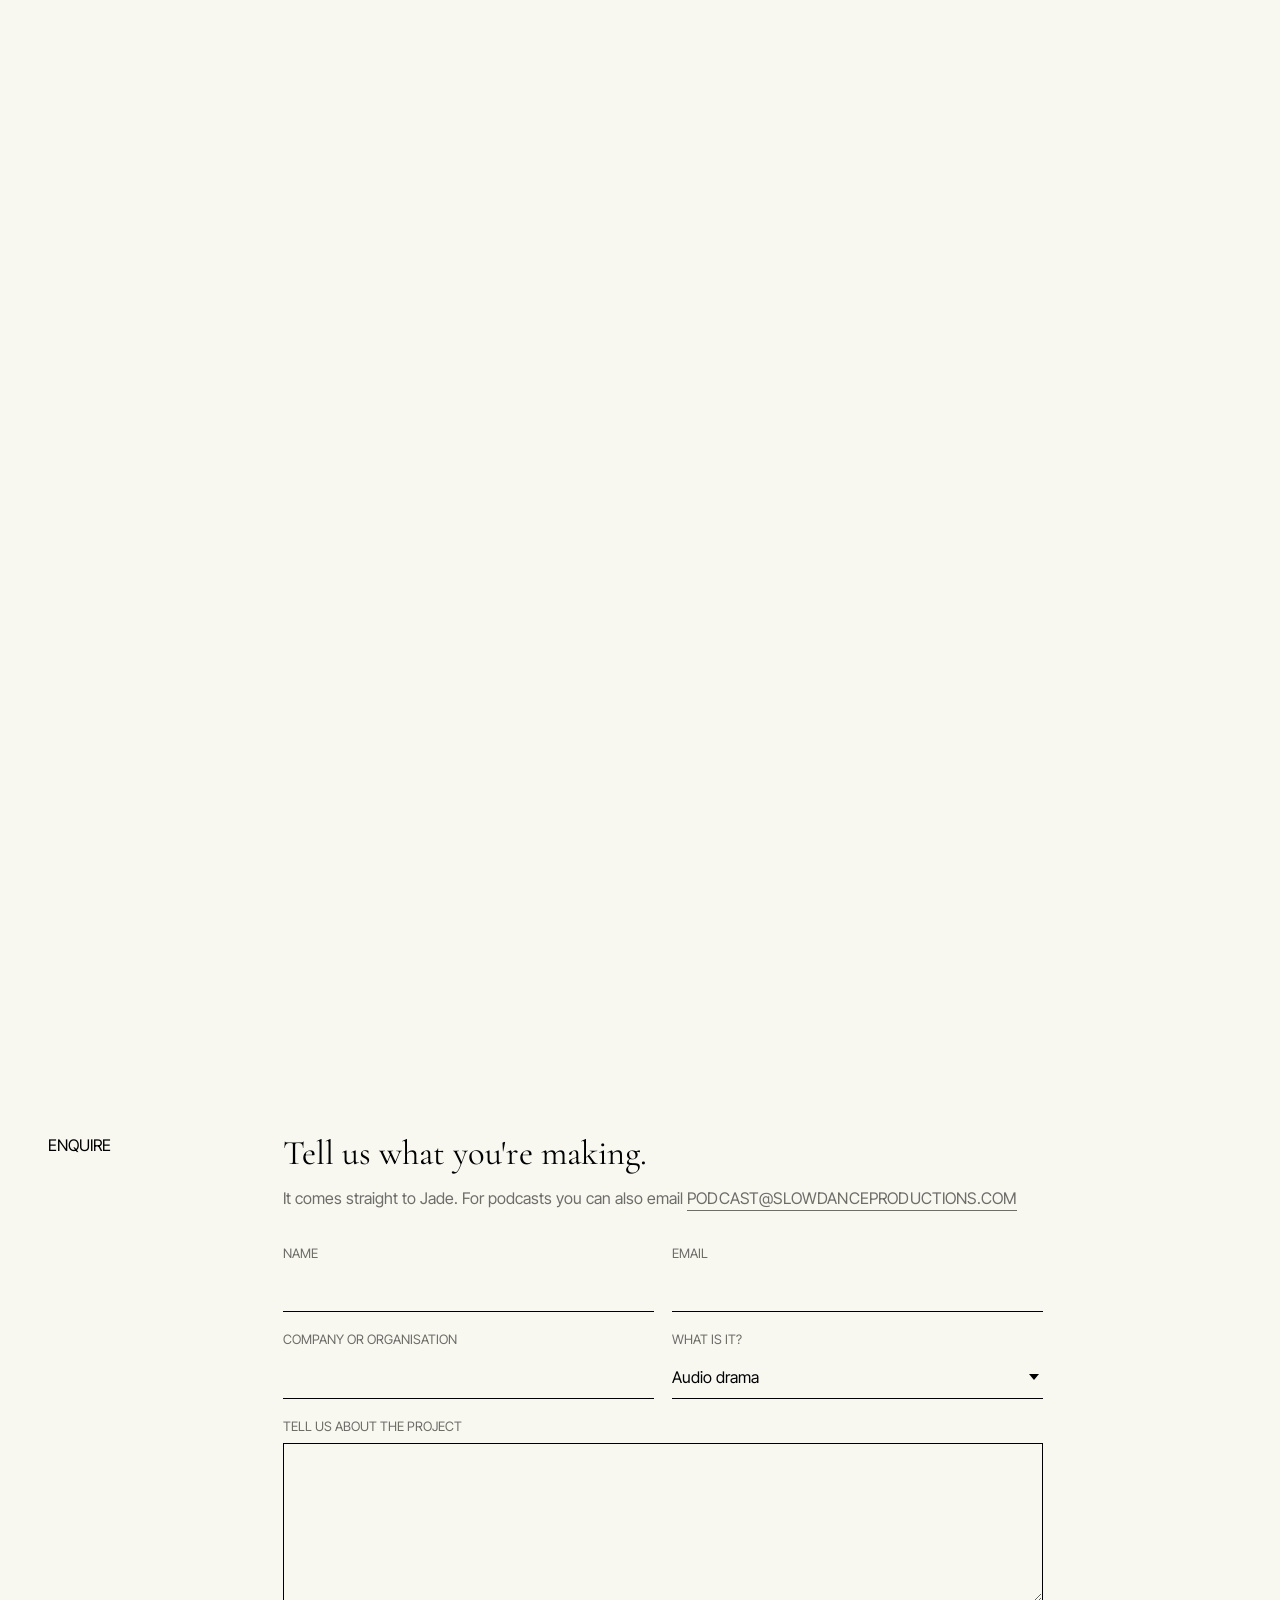
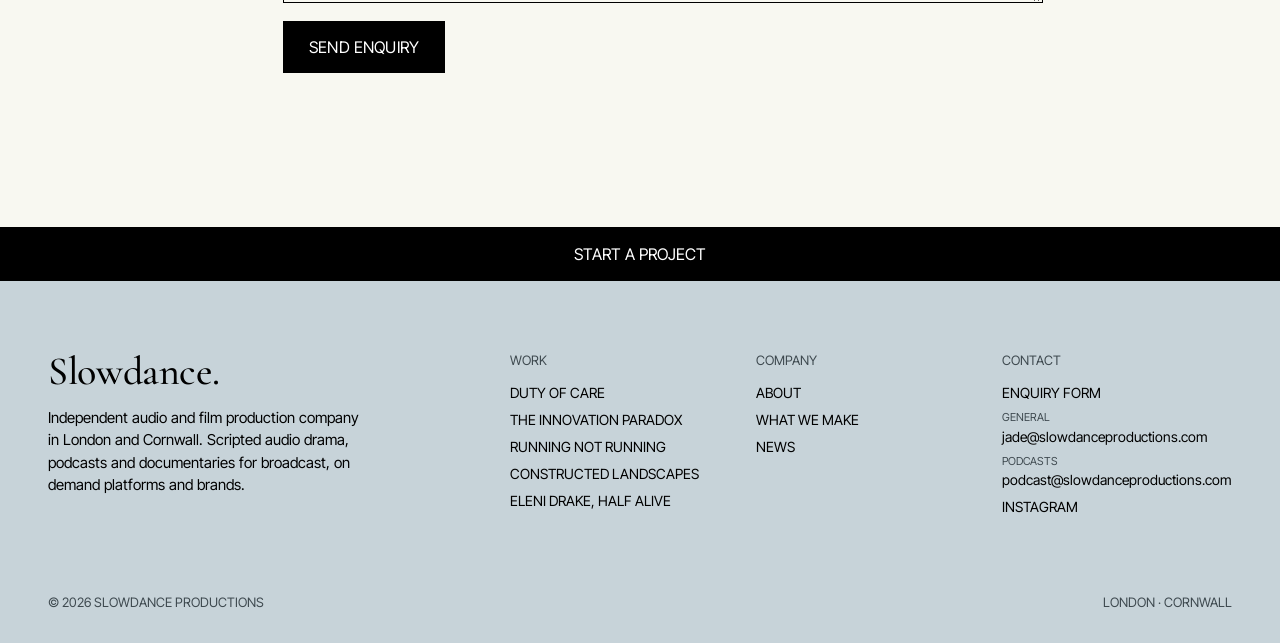
==== commit 0328f285: "Copy images into the site" ====
--- a/index.html
+++ b/index.html
@@ -7,7 +7,7 @@
 <meta name="description" content="Slowdance is an independent production company in London and Cornwall. We make audio drama, podcasts and audio documentary, plus content and film for brands and artists.">
 <meta property="og:title" content="Slowdance · Audio drama, podcasts, content and film · London and Cornwall">
 <meta property="og:description" content="Slowdance is an independent production company in London and Cornwall. We make audio drama, podcasts and audio documentary, plus content and film for brands and artists.">
-<meta property="og:image" content="https://images.unsplash.com/photo-1589903308904-1010c2294adc?w=1200&amp;q=70&amp;auto=format&amp;fit=crop">
+<meta property="og:image" content="assets/img/stock-studio-mic.jpg">
 <meta property="og:type" content="website">
 <meta name="twitter:card" content="summary_large_image">
 <link rel="icon" href="assets/favicon.svg" type="image/svg+xml">
@@ -53,7 +53,7 @@
   <section class="hero">
     <div class="wrap">
       <div class="frame">
-        <img src="https://images.unsplash.com/photo-1589903308904-1010c2294adc?w=2400&q=70&auto=format&fit=crop" alt="Studio microphone and headphones" fetchpriority="high">
+        <img src="assets/img/stock-studio-mic.jpg" alt="Studio microphone and headphones" fetchpriority="high">
         <h1 class="line">Audio drama, podcasts and audio documentary.<br>Plus content and film for brands and artists.</h1>
         <a class="now" href="home/running-not-running/index.html">
           <span class="bars" aria-hidden="true"><i></i><i></i><i></i><i></i><i></i></span>
@@ -82,7 +82,7 @@
   <section id="what-we-make" class="disc">
     <div class="disc-row one">
       <article class="d-big reveal">
-        <img src="https://images.unsplash.com/photo-1689629020199-f91e335a325e?w=1600&q=70&auto=format&fit=crop" alt="Recording a voice in the booth" loading="lazy">
+        <img src="assets/img/stock-voice-booth.jpg" alt="Recording a voice in the booth" loading="lazy">
         <div class="d-txt">
           <p class="d-n">01</p>
           <h2>Audio</h2>
@@ -91,7 +91,7 @@
         </div>
       </article>
       <article class="d-small reveal">
-        <img src="https://images.unsplash.com/photo-1632187981988-40f3cbaeef5e?w=1200&q=70&auto=format&fit=crop" alt="Crew setting up an interview on set" loading="lazy">
+        <img src="assets/img/stock-film-set.jpg" alt="Crew setting up an interview on set" loading="lazy">
         <div class="d-txt">
           <p class="d-n">02</p>
           <h2>Content</h2>
@@ -102,7 +102,7 @@
     </div>
     <div class="disc-row two">
       <article class="d-small reveal">
-        <img src="https://images.unsplash.com/photo-1701817314681-9c6222dbd177?w=1200&q=70&auto=format&fit=crop" alt="Sound recordist with a boom microphone and camera on location" loading="lazy">
+        <img src="assets/img/stock-sound-recordist.jpg" alt="Sound recordist with a boom microphone and camera on location" loading="lazy">
         <div class="d-txt">
           <p class="d-n">03</p>
           <h2>Film</h2>
@@ -123,21 +123,21 @@
       <p class="lab">Work</p>
       <ul class="index">
         <li class="grp">Audio</li>
-        <li><a href="home/duty-of-care-audible/index.html" data-img="https://images.squarespace-cdn.com/content/v1/698b4e7694f65f55284579e2/bce03925-a737-42b1-97ac-10b9c4362773/duty+of+care.jpg?format=1000w">
+        <li><a href="home/duty-of-care-audible/index.html" data-img="assets/img/duty-of-care.jpg">
           <span class="n">01</span><span class="t">Duty of Care</span><span class="k">Audio drama · Audible Original</span><span class="c">Audible</span><span class="arr">→</span>
         </a></li>
-        <li><a href="home/the-innovation-paradox/index.html" data-img="https://images.squarespace-cdn.com/content/v1/698b4e7694f65f55284579e2/dc606091-ddbc-4af4-9adb-d933fe920a95/IP_2_black.png?format=1000w">
+        <li><a href="home/the-innovation-paradox/index.html" data-img="assets/img/innovation-paradox.png">
           <span class="n">02</span><span class="t">The Innovation Paradox</span><span class="k">Podcast · GCV</span><span class="c">GCV</span><span class="arr">→</span>
         </a></li>
         <li class="grp">Film</li>
-        <li><a href="home/running-not-running/index.html" data-img="https://images.squarespace-cdn.com/content/v1/698b4e7694f65f55284579e2/2d690fcb-1df8-417c-947b-1737bcfcf346/WhatsApp+Image+2026-02-11+at+15.12.32.jpeg?format=1000w">
+        <li><a href="home/running-not-running/index.html" data-img="assets/img/running-not-running.jpg">
           <span class="n">03</span><span class="t">Running Not Running</span><span class="k">Short film and audio interviews</span><span class="c">Slowdance original</span><span class="arr">→</span>
         </a></li>
-        <li><a href="home/constructed-landscapes/index.html" data-img="https://images.squarespace-cdn.com/content/v1/698b4e7694f65f55284579e2/136aaf7b-e989-43e1-a4ca-c8a829ec43ba/art+docu.jpg?format=1000w">
+        <li><a href="home/constructed-landscapes/index.html" data-img="assets/img/constructed-landscapes.jpg">
           <span class="n">04</span><span class="t">Constructed Landscapes</span><span class="k">Film and audio documentary series</span><span class="c">Sid Motion Gallery</span><span class="arr">→</span>
         </a></li>
         <li class="grp">Content</li>
-        <li><a href="home/eleni-drake-music-video/index.html" data-img="https://images.squarespace-cdn.com/content/v1/698b4e7694f65f55284579e2/e70c98a6-7e45-4475-a3ac-b14543e7aa5a/eleni.jpg?format=1000w">
+        <li><a href="home/eleni-drake-music-video/index.html" data-img="assets/img/eleni-drake.jpg">
           <span class="n">05</span><span class="t">Eleni Drake, Half Alive</span><span class="k">Music video and interviews · 2025</span><span class="c">Flag Studio</span><span class="arr">→</span>
         </a></li>
       </ul>
@@ -146,7 +146,7 @@
 
   <section class="rowsec">
     <div class="wrap feature">
-      <a class="reveal" href="home/the-innovation-paradox/index.html"><img src="https://images.squarespace-cdn.com/content/v1/698b4e7694f65f55284579e2/b0fb94df-5e69-4a7f-83f1-120e65b7c6ad/405e775c-fe9e-4cad-95d0-ebe2e734e13b.jpeg?format=1000w" alt="Jade with Professor Alex Hill and James Mawson after recording The Innovation Paradox" loading="lazy"></a>
+      <a class="reveal" href="home/the-innovation-paradox/index.html"><img src="assets/img/innovation-paradox-recording.jpg" alt="Jade with Professor Alex Hill and James Mawson after recording The Innovation Paradox" loading="lazy"></a>
       <div class="reveal">
         <p class="lab">In the studio</p>
         <p class="big-text">Jade with Professor Alex Hill and host James Mawson, recording The Innovation Paradox for GCV at London Podcast Studios.</p>
@@ -169,12 +169,12 @@
 
   <section class="rowsec">
     <div class="wrap about-split">
-      <div class="reveal"><img src="https://images.squarespace-cdn.com/content/v1/698b4e7694f65f55284579e2/4a1af13e-f6c4-4a79-9d8d-b46e31dcf457/JADE%2BMATTHEW%2BVOICEOVER%2BARTIST%2BBW%2B1%2B%281%29%2B%281%29.webp?format=1200w" alt="Jade Matthew" loading="lazy"></div>
+      <div class="reveal"><img src="assets/img/jade.webp" alt="Jade Matthew" loading="lazy"></div>
       <div class="reveal">
         <p class="lab">About Slowdance</p>
         <p>Jade Matthew founded Slowdance after twenty years as an actor across BBC radio, television, film and games. She won a BBC Audio Drama Award for A Kidnapping on Radio 4 and now directs and produces.</p>
         <div class="andy">
-          <img src="https://images.squarespace-cdn.com/content/v1/698b4e7694f65f55284579e2/b08120e4-e09b-47ae-a1f4-82bc488b7489/andy.jpg?format=400w" alt="Andy King" loading="lazy">
+          <img src="assets/img/andy.jpg" alt="Andy King" loading="lazy">
           <p>Andy King runs production. He started at MPC on Life of Pi and Skyfall, worked on campaigns for Volkswagen, IKEA and Google at Tantrum, and now directs film, adverts and music videos.</p>
         </div>
         <a class="btn" href="about/index.html">Read more</a>
